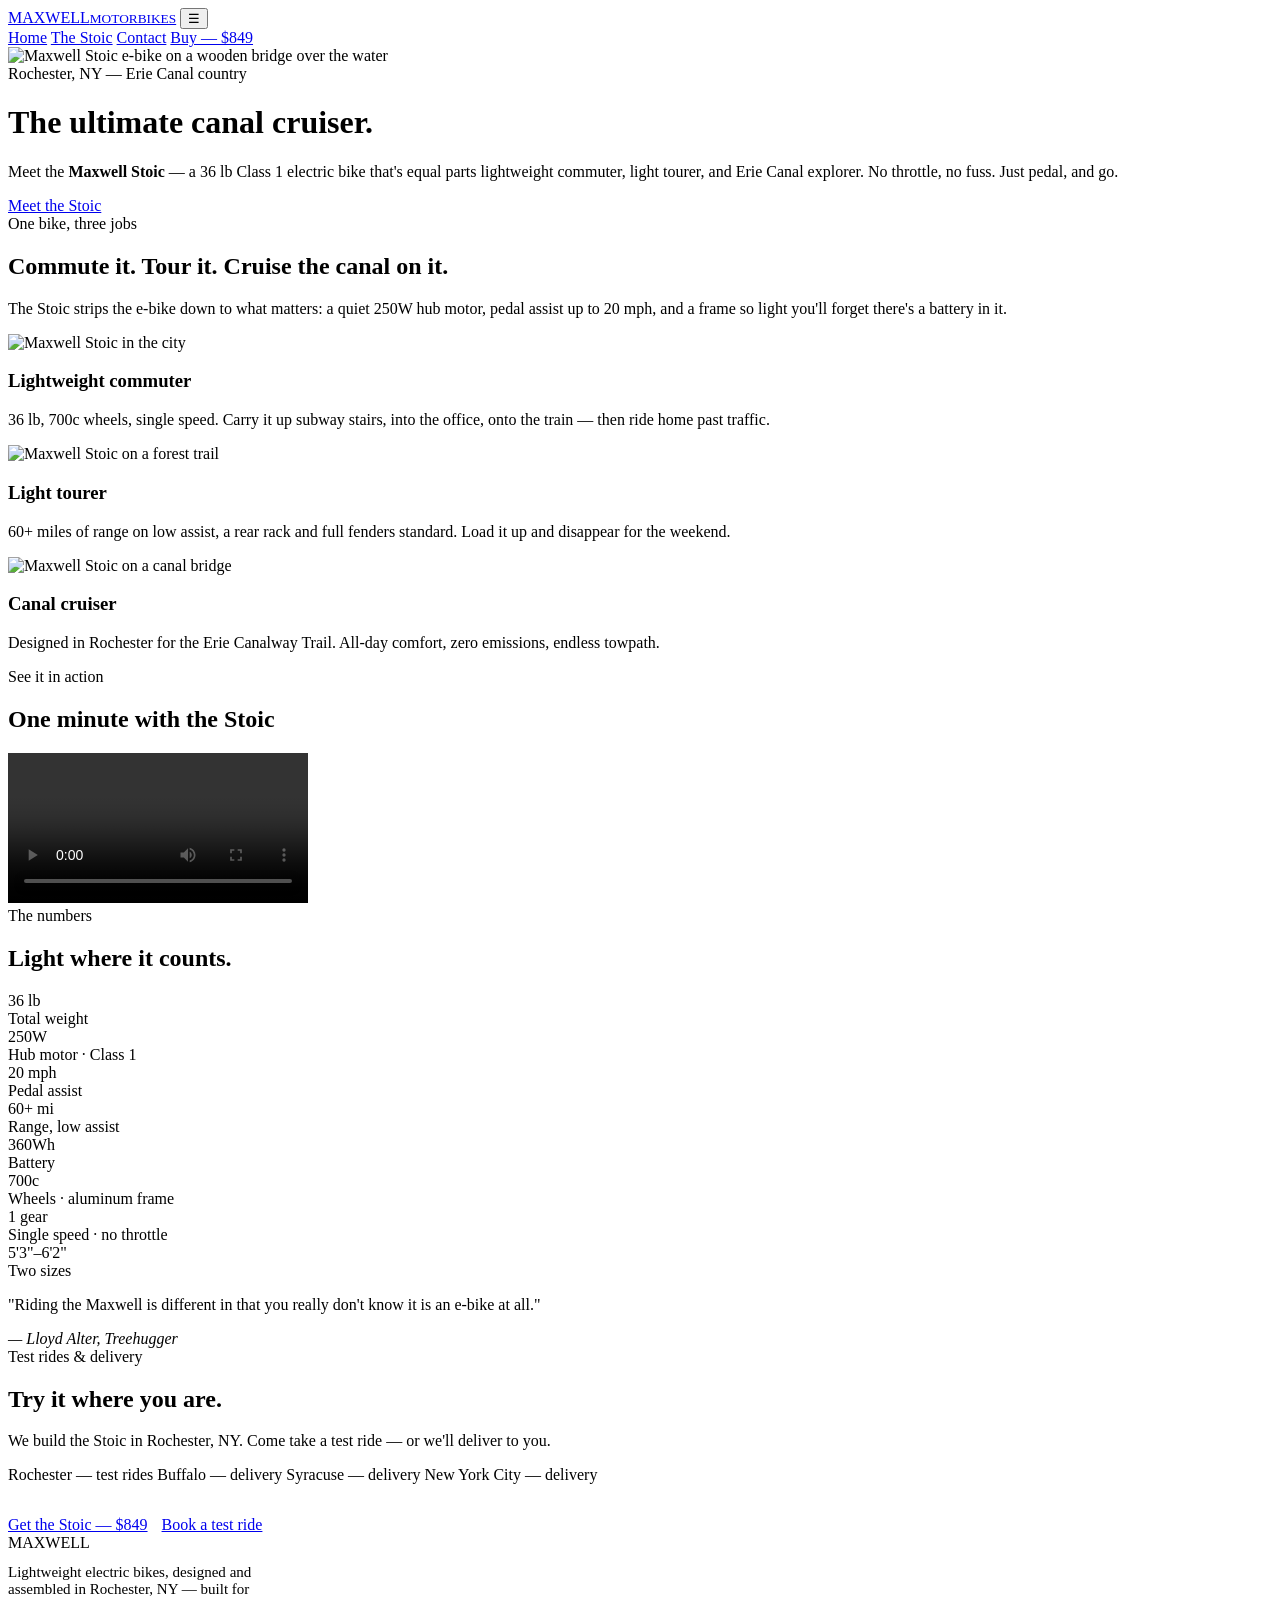
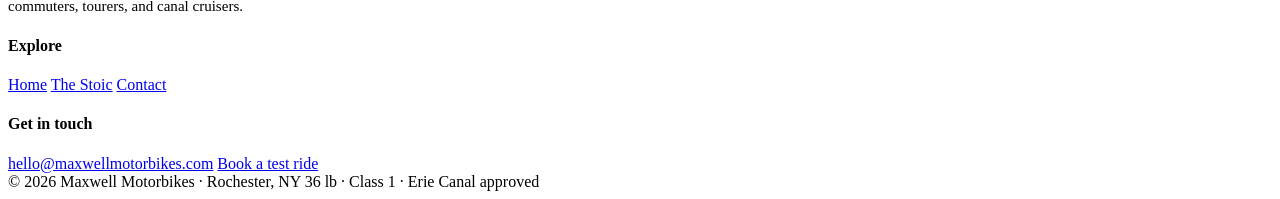
==== index.html @ 3df56bbe "Create index.html" ====
<!DOCTYPE html>
<html lang="en">
<head>
  <meta charset="UTF-8">
  <meta name="viewport" content="width=device-width, initial-scale=1.0">
  <title>Maxwell Motorbikes — The Maxwell Stoic | Lightweight Electric Bike</title>
  <meta name="description" content="The Maxwell Stoic is a 36 lb Class 1 electric bike — a lightweight commuter, light tourer, and the ultimate Erie Canal cruiser. Designed in Rochester, NY.">
  <link rel="preconnect" href="https://fonts.googleapis.com">
  <link rel="preconnect" href="https://fonts.gstatic.com" crossorigin>
  <link href="https://fonts.googleapis.com/css2?family=Archivo:wght@600;700;800&family=Inter:wght@400;500;600&display=swap" rel="stylesheet">
  <link rel="stylesheet" href="style.css">
</head>
<body>

<nav class="nav">
  <div class="nav-inner">
    <a class="brand" href="index.html">MAXWELL<small>MOTORBIKES</small></a>
    <button class="nav-toggle" aria-label="Menu">☰</button>
    <div class="nav-links">
      <a href="index.html">Home</a>
      <a href="stoic.html">The Stoic</a>
      <a href="contact.html">Contact</a>
      <a class="btn" href="stoic.html#buy">Buy — $849</a>
    </div>
  </div>
</nav>

<header class="hero">
  <img class="bg" src="photo1.jpg" alt="Maxwell Stoic e-bike on a wooden bridge over the water">
  <div class="hero-shade"></div>
  <div class="hero-content">
    <div class="kicker">Rochester, NY — Erie Canal country</div>
    <h1>The ultimate canal cruiser.</h1>
    <p class="lede">Meet the <strong>Maxwell Stoic</strong> — a 36&nbsp;lb Class&nbsp;1 electric bike that's equal parts lightweight commuter, light tourer, and Erie Canal explorer. No throttle, no fuss. Just pedal, and go.</p>
    <div class="hero-ctas">
      <a class="btn btn-light" href="stoic.html">Meet the Stoic</a>
      <a class="btn btn-outline" style="border-color:#fff;color:#fff;" href="stoic.html#buy">Buy now — $849</a>
    </div>
  </div>
</header>

<section class="section">
  <div class="wrap">
    <div class="eyebrow">One bike, three jobs</div>
    <h2 class="section-title">Commute it. Tour it. Cruise the canal on it.</h2>
    <p class="section-sub">The Stoic strips the e-bike down to what matters: a quiet 250W hub motor, pedal assist up to 20&nbsp;mph, and a frame so light you'll forget there's a battery in it.</p>
    <div class="cards">
      <div class="card">
        <img src="photo2.jpg" alt="Maxwell Stoic in the city">
        <div class="card-body">
          <h3>Lightweight commuter</h3>
          <p>36&nbsp;lb, 700c wheels, single speed. Carry it up subway stairs, into the office, onto the train — then ride home past traffic.</p>
        </div>
      </div>
      <div class="card">
        <img src="orig5.jpg" alt="Maxwell Stoic on a forest trail">
        <div class="card-body">
          <h3>Light tourer</h3>
          <p>60+ miles of range on low assist, a rear rack and full fenders standard. Load it up and disappear for the weekend.</p>
        </div>
      </div>
      <div class="card">
        <img src="photo1.jpg" alt="Maxwell Stoic on a canal bridge">
        <div class="card-body">
          <h3>Canal cruiser</h3>
          <p>Designed in Rochester for the Erie Canalway Trail. All-day comfort, zero emissions, endless towpath.</p>
        </div>
      </div>
    </div>
  </div>
</section>

<section class="section-tight">
  <div class="wrap">
    <div class="eyebrow">See it in action</div>
    <h2 class="section-title">One minute with the Stoic</h2>
    <div class="video-block">
      <video src="teaser.mp4" controls preload="metadata" playsinline></video>
    </div>
  </div>
</section>

<section class="section">
  <div class="wrap">
    <div class="eyebrow">The numbers</div>
    <h2 class="section-title">Light where it counts.</h2>
    <div class="specs">
      <div class="spec"><div class="num">36 lb</div><div class="lbl">Total weight</div></div>
      <div class="spec"><div class="num">250W</div><div class="lbl">Hub motor · Class 1</div></div>
      <div class="spec"><div class="num">20 mph</div><div class="lbl">Pedal assist</div></div>
      <div class="spec"><div class="num">60+ mi</div><div class="lbl">Range, low assist</div></div>
      <div class="spec"><div class="num">360Wh</div><div class="lbl">Battery</div></div>
      <div class="spec"><div class="num">700c</div><div class="lbl">Wheels · aluminum frame</div></div>
      <div class="spec"><div class="num">1 gear</div><div class="lbl">Single speed · no throttle</div></div>
      <div class="spec"><div class="num">5'3"–6'2"</div><div class="lbl">Two sizes</div></div>
    </div>
    <div class="quote">
      <p>"Riding the Maxwell is different in that you really don't know it is an e-bike at all."</p>
      <cite>— Lloyd Alter, Treehugger</cite>
    </div>
  </div>
</section>

<section class="section-tight">
  <div class="wrap">
    <div class="eyebrow">Test rides &amp; delivery</div>
    <h2 class="section-title">Try it where you are.</h2>
    <p class="section-sub">We build the Stoic in Rochester, NY. Come take a test ride — or we'll deliver to you.</p>
    <div class="delivery">
      <span class="pill">Rochester — test rides</span>
      <span class="pill">Buffalo — delivery</span>
      <span class="pill">Syracuse — delivery</span>
      <span class="pill">New York City — delivery</span>
    </div>
    <div style="margin-top:32px;display:flex;gap:14px;flex-wrap:wrap;">
      <a class="btn" href="stoic.html#buy">Get the Stoic — $849</a>
      <a class="btn btn-outline" href="contact.html">Book a test ride</a>
    </div>
  </div>
</section>

<footer>
  <div class="wrap">
    <div class="foot-grid">
      <div>
        <div class="foot-brand">MAXWELL</div>
        <p style="margin-top:12px;max-width:36ch;font-size:0.94rem;">Lightweight electric bikes, designed and assembled in Rochester, NY — built for commuters, tourers, and canal cruisers.</p>
      </div>
      <div>
        <h4>Explore</h4>
        <a href="index.html">Home</a>
        <a href="stoic.html">The Stoic</a>
        <a href="contact.html">Contact</a>
      </div>
      <div>
        <h4>Get in touch</h4>
        <a href="mailto:hello@maxwellmotorbikes.com">hello@maxwellmotorbikes.com</a>
        <a href="contact.html">Book a test ride</a>
      </div>
    </div>
    <div class="foot-note">
      <span>© <span id="year">2026</span> Maxwell Motorbikes · Rochester, NY</span>
      <span>36 lb · Class 1 · Erie Canal approved</span>
    </div>
  </div>
</footer>

<script src="main.js"></script>
</body>
</html>
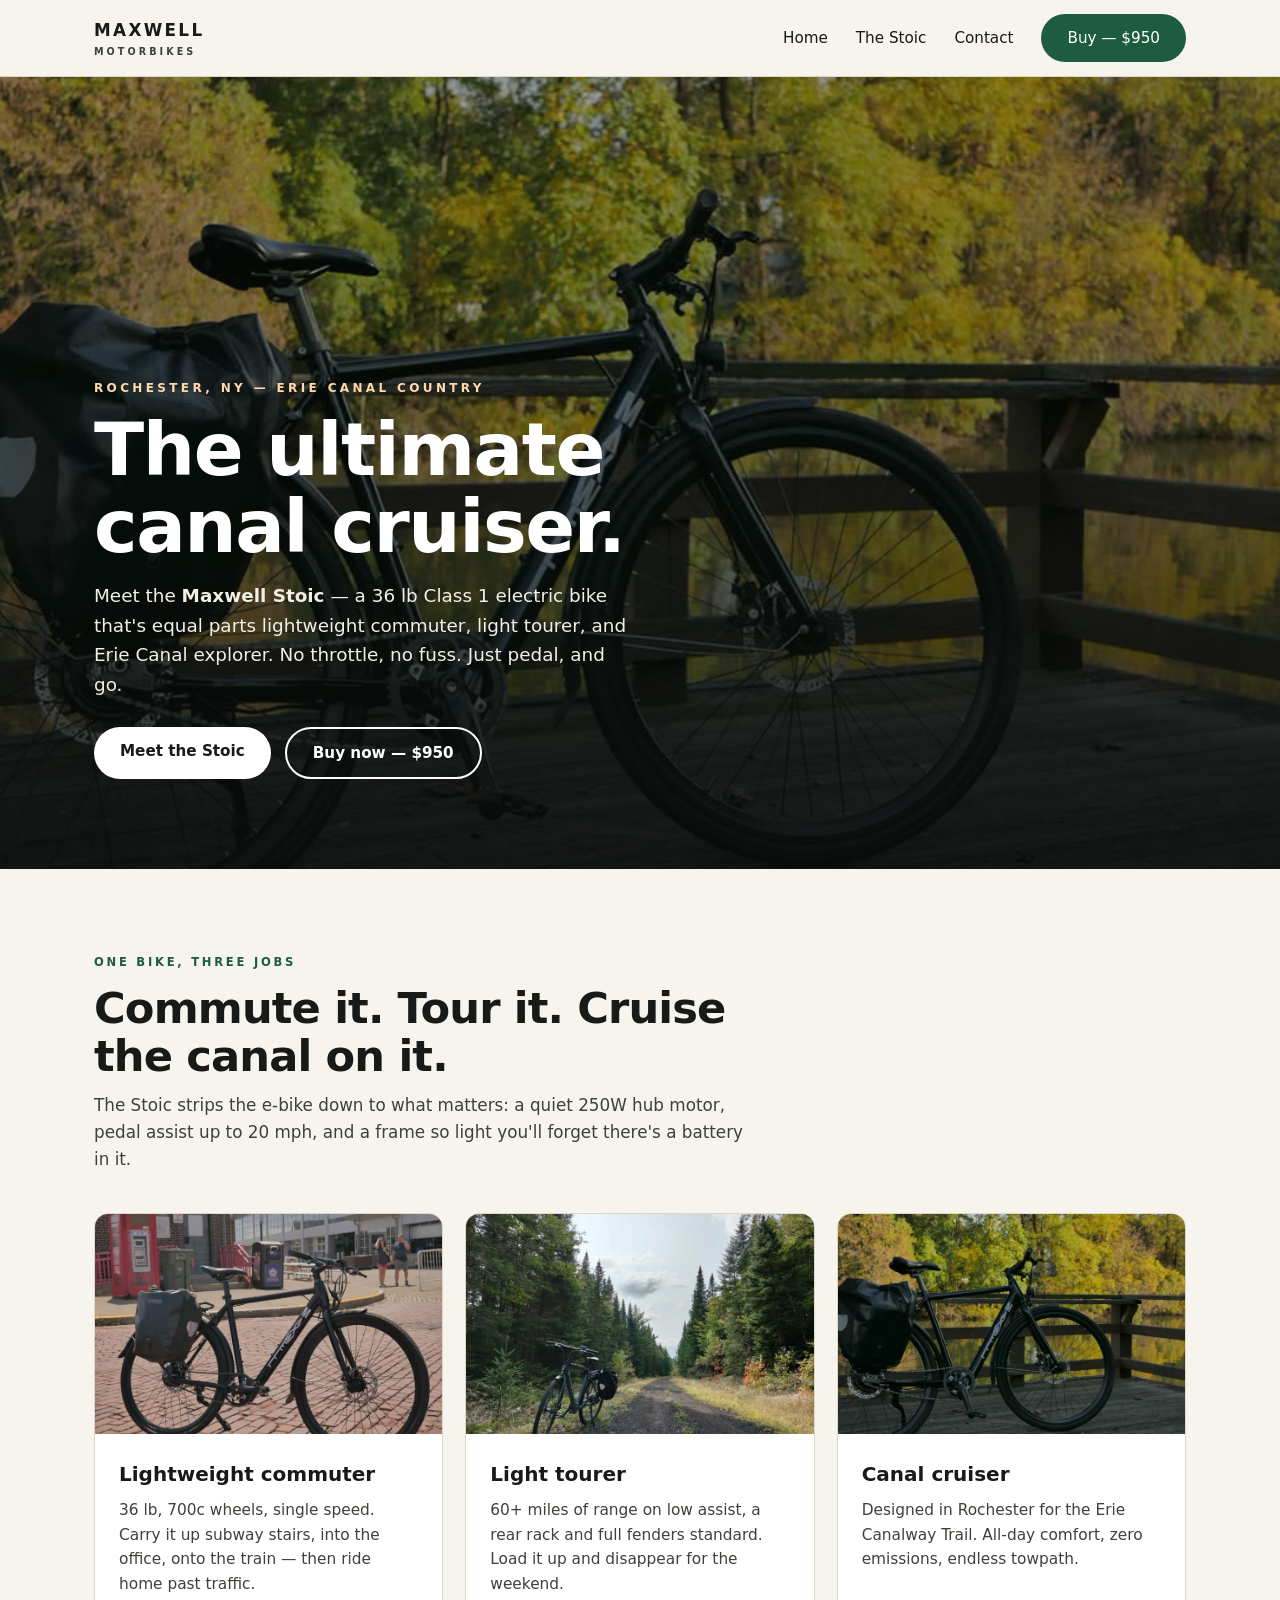
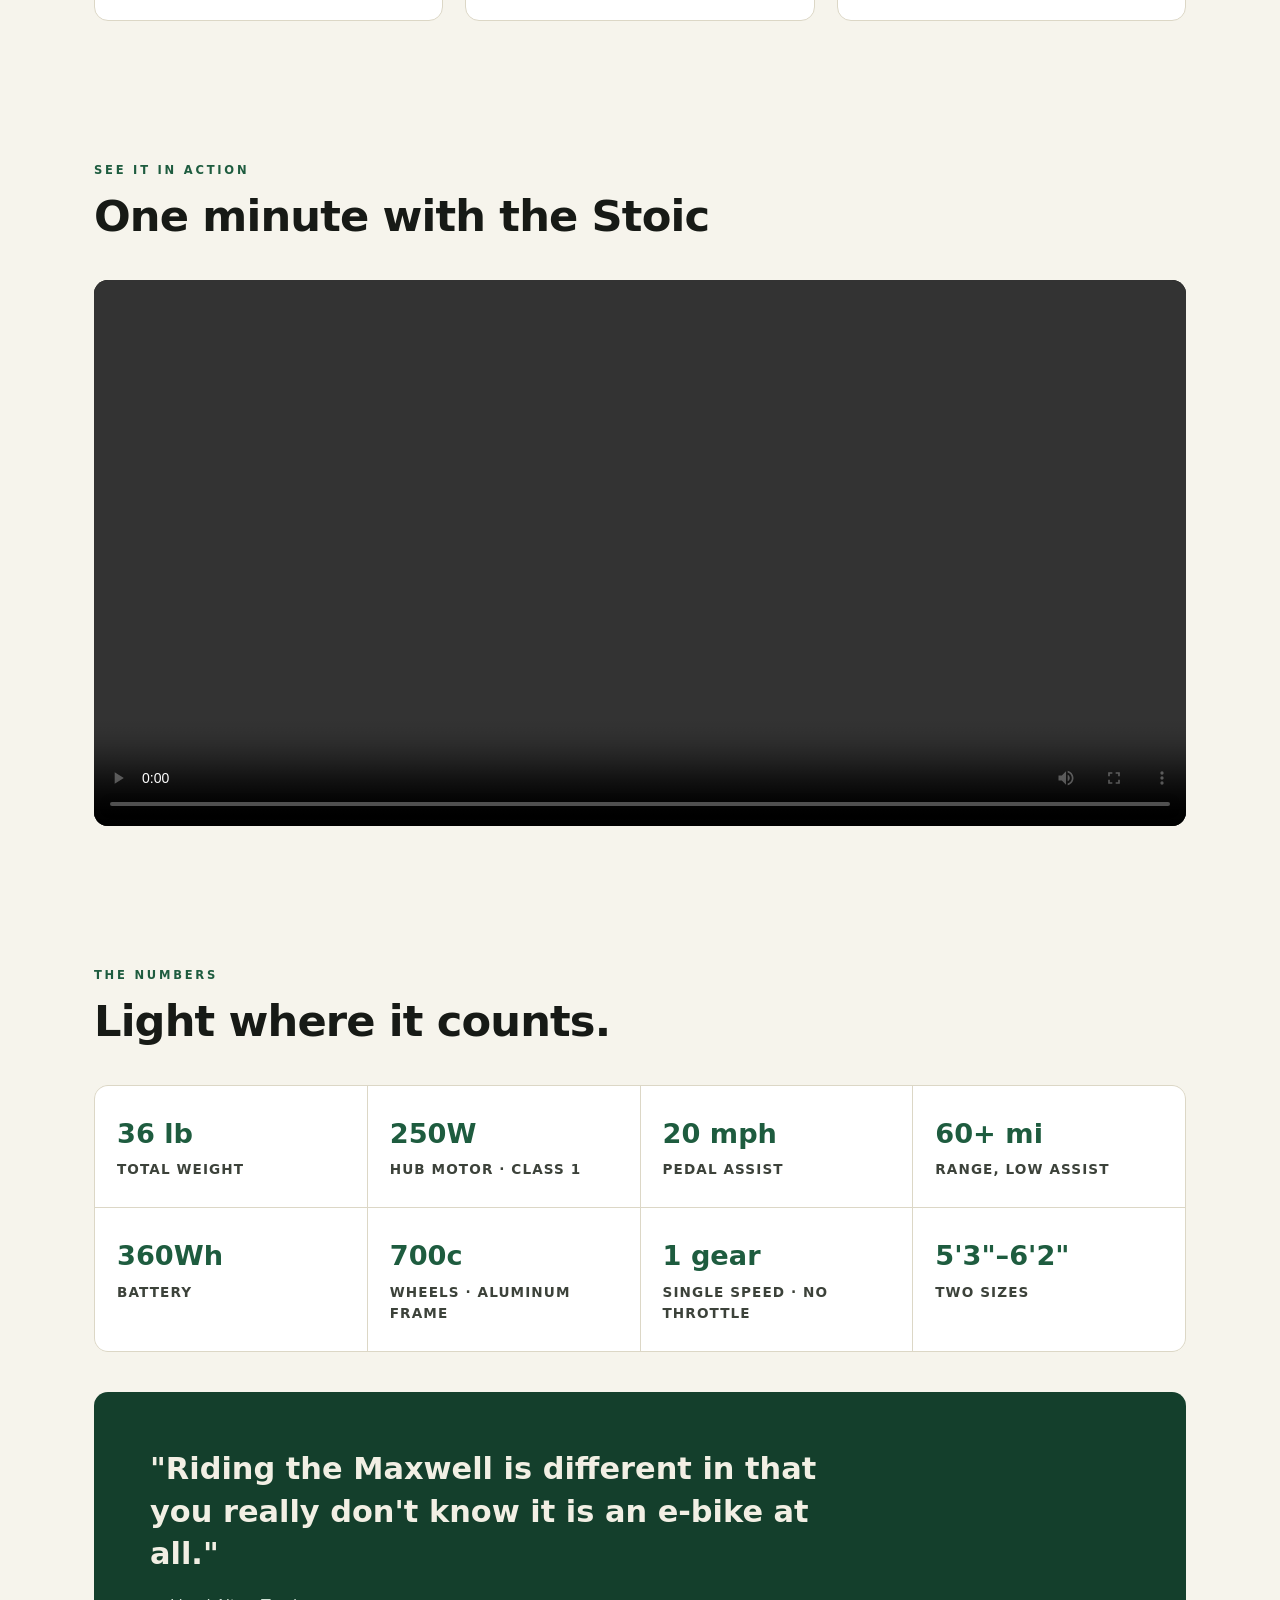
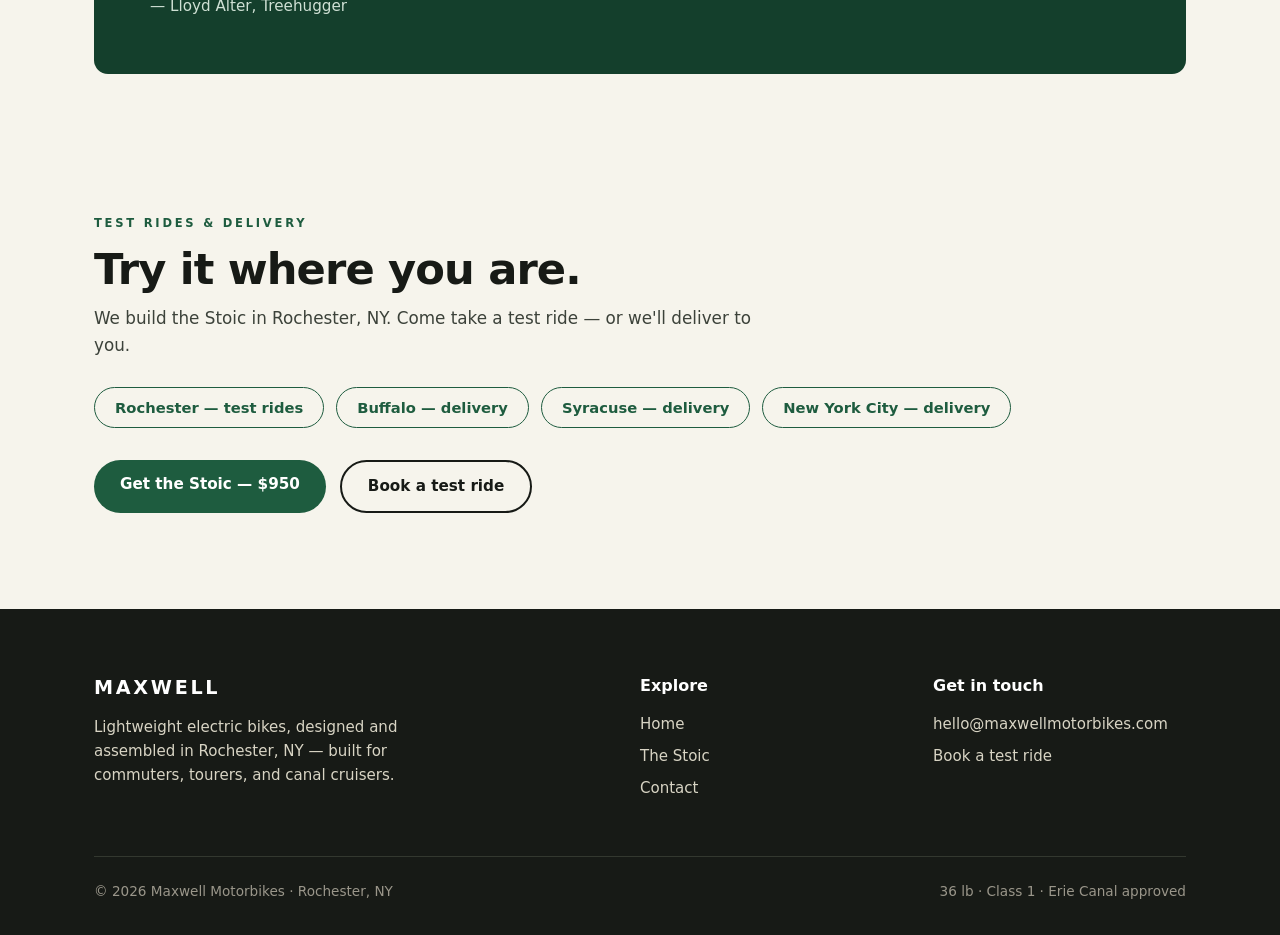
==== commit 794e1b87: "Update index.html" ====
--- a/index.html
+++ b/index.html
@@ -20,7 +20,7 @@
       <a href="index.html">Home</a>
       <a href="stoic.html">The Stoic</a>
       <a href="contact.html">Contact</a>
-      <a class="btn" href="stoic.html#buy">Buy — $849</a>
+      <a class="btn" href="stoic.html#buy">Buy — $950</a>
     </div>
   </div>
 </nav>
@@ -34,7 +34,7 @@
     <p class="lede">Meet the <strong>Maxwell Stoic</strong> — a 36&nbsp;lb Class&nbsp;1 electric bike that's equal parts lightweight commuter, light tourer, and Erie Canal explorer. No throttle, no fuss. Just pedal, and go.</p>
     <div class="hero-ctas">
       <a class="btn btn-light" href="stoic.html">Meet the Stoic</a>
-      <a class="btn btn-outline" style="border-color:#fff;color:#fff;" href="stoic.html#buy">Buy now — $849</a>
+      <a class="btn btn-outline" style="border-color:#fff;color:#fff;" href="stoic.html#buy">Buy now — $950</a>
     </div>
   </div>
 </header>
@@ -113,7 +113,7 @@
       <span class="pill">New York City — delivery</span>
     </div>
     <div style="margin-top:32px;display:flex;gap:14px;flex-wrap:wrap;">
-      <a class="btn" href="stoic.html#buy">Get the Stoic — $849</a>
+      <a class="btn" href="stoic.html#buy">Get the Stoic — $950</a>
       <a class="btn btn-outline" href="contact.html">Book a test ride</a>
     </div>
   </div>
--- a/style.css
+++ b/style.css
@@ -0,0 +1,206 @@
+/* Maxwell Motorbikes — shared styles */
+:root {
+  --ink: #171a16;
+  --ink-soft: #3c423a;
+  --paper: #f6f4ec;
+  --paper-deep: #ece8da;
+  --moss: #1e5c3f;
+  --moss-deep: #143f2c;
+  --clay: #c9722b;
+  --line: #dcd7c6;
+  --radius: 14px;
+  --max: 1140px;
+  --font-display: "Archivo", system-ui, sans-serif;
+  --font-body: "Inter", system-ui, sans-serif;
+}
+
+* { box-sizing: border-box; margin: 0; padding: 0; }
+
+html { scroll-behavior: smooth; }
+
+body {
+  font-family: var(--font-body);
+  background: var(--paper);
+  color: var(--ink);
+  line-height: 1.6;
+  -webkit-font-smoothing: antialiased;
+}
+
+img { max-width: 100%; display: block; }
+a { color: inherit; }
+
+.wrap { max-width: var(--max); margin: 0 auto; padding: 0 24px; }
+
+/* ---------- Nav ---------- */
+.nav {
+  position: sticky; top: 0; z-index: 50;
+  background: rgba(246, 244, 236, 0.92);
+  backdrop-filter: blur(10px);
+  border-bottom: 1px solid var(--line);
+}
+.nav-inner {
+  max-width: var(--max); margin: 0 auto; padding: 14px 24px;
+  display: flex; align-items: center; justify-content: space-between;
+}
+.brand {
+  font-family: var(--font-display); font-weight: 800; letter-spacing: 0.14em;
+  font-size: 1.05rem; text-decoration: none;
+}
+.brand small { display: block; font-size: 0.6rem; letter-spacing: 0.32em; color: var(--ink-soft); font-weight: 600; }
+.nav-links { display: flex; gap: 28px; align-items: center; }
+.nav-links a { text-decoration: none; font-weight: 500; font-size: 0.95rem; }
+.nav-links a:hover { color: var(--moss); }
+.btn {
+  display: inline-block; padding: 12px 26px; border-radius: 999px;
+  background: var(--moss); color: #fff; text-decoration: none;
+  font-weight: 600; font-size: 0.95rem; border: none; cursor: pointer;
+  transition: transform 0.15s ease, background 0.15s ease;
+}
+.btn:hover { background: var(--moss-deep); transform: translateY(-1px); }
+.btn-outline {
+  background: transparent; color: var(--ink);
+  border: 2px solid var(--ink);
+}
+.btn-outline:hover { background: var(--ink); color: #fff; }
+.btn-light { background: #fff; color: var(--ink); }
+.btn-light:hover { background: var(--paper-deep); }
+.nav-toggle { display: none; background: none; border: none; font-size: 1.5rem; cursor: pointer; }
+
+/* ---------- Hero ---------- */
+.hero {
+  position: relative; min-height: 88vh;
+  display: flex; align-items: flex-end;
+  color: #fff; overflow: hidden;
+  background: var(--ink);
+}
+.hero img.bg {
+  position: absolute; inset: 0; width: 100%; height: 100%;
+  object-fit: cover; opacity: 0.85;
+}
+.hero-shade {
+  position: absolute; inset: 0;
+  background: linear-gradient(to top, rgba(10,12,10,0.78) 0%, rgba(10,12,10,0.25) 55%, rgba(10,12,10,0.15) 100%);
+}
+.hero-content { position: relative; padding: 80px 24px 90px; max-width: var(--max); margin: 0 auto; width: 100%; }
+.kicker {
+  text-transform: uppercase; letter-spacing: 0.28em; font-size: 0.75rem;
+  font-weight: 700; color: #ffd9a8; margin-bottom: 14px;
+}
+.hero h1 {
+  font-family: var(--font-display); font-weight: 800;
+  font-size: clamp(2.6rem, 6vw, 4.6rem); line-height: 1.04;
+  letter-spacing: -0.02em; max-width: 14ch;
+}
+.hero p.lede {
+  margin-top: 16px; font-size: 1.15rem; max-width: 46ch; color: #f2efe4;
+}
+.hero-ctas { margin-top: 28px; display: flex; gap: 14px; flex-wrap: wrap; }
+
+/* ---------- Sections ---------- */
+.section { padding: 84px 0; }
+.section-tight { padding: 56px 0; }
+.eyebrow {
+  text-transform: uppercase; letter-spacing: 0.24em; font-size: 0.72rem;
+  font-weight: 700; color: var(--moss); margin-bottom: 12px;
+}
+h2.section-title {
+  font-family: var(--font-display); font-weight: 800;
+  font-size: clamp(1.8rem, 3.6vw, 2.7rem); letter-spacing: -0.02em;
+  line-height: 1.12; max-width: 22ch;
+}
+.section-sub { margin-top: 12px; color: var(--ink-soft); max-width: 62ch; font-size: 1.05rem; }
+
+/* ---------- Cards ---------- */
+.cards { display: grid; grid-template-columns: repeat(3, 1fr); gap: 22px; margin-top: 40px; }
+.card {
+  background: #fff; border: 1px solid var(--line); border-radius: var(--radius);
+  overflow: hidden; display: flex; flex-direction: column;
+}
+.card img { height: 220px; width: 100%; object-fit: cover; }
+.card-body { padding: 24px; }
+.card-body h3 { font-family: var(--font-display); font-size: 1.25rem; margin-bottom: 8px; }
+.card-body p { color: var(--ink-soft); font-size: 0.96rem; }
+
+/* ---------- Specs ---------- */
+.specs { display: grid; grid-template-columns: repeat(4, 1fr); gap: 1px; background: var(--line); border: 1px solid var(--line); border-radius: var(--radius); overflow: hidden; margin-top: 40px; }
+.spec { background: #fff; padding: 26px 22px; }
+.spec .num { font-family: var(--font-display); font-weight: 800; font-size: 1.7rem; color: var(--moss); }
+.spec .lbl { font-size: 0.85rem; color: var(--ink-soft); margin-top: 4px; text-transform: uppercase; letter-spacing: 0.08em; font-weight: 600; }
+
+/* ---------- Video ---------- */
+.video-block { margin-top: 40px; border-radius: var(--radius); overflow: hidden; background: #000; }
+.video-block video { width: 100%; display: block; max-height: 640px; }
+
+/* ---------- Quote ---------- */
+.quote { background: var(--moss-deep); color: #f2efe4; border-radius: var(--radius); padding: 56px; margin-top: 40px; }
+.quote p { font-family: var(--font-display); font-size: clamp(1.3rem, 2.6vw, 1.9rem); font-weight: 600; line-height: 1.4; max-width: 34ch; }
+.quote cite { display: block; margin-top: 18px; font-style: normal; color: #cfe0d4; font-size: 0.95rem; }
+
+/* ---------- Delivery strip ---------- */
+.delivery { display: flex; flex-wrap: wrap; gap: 12px; margin-top: 28px; }
+.pill {
+  border: 1.5px solid var(--moss); color: var(--moss); border-radius: 999px;
+  padding: 8px 20px; font-weight: 600; font-size: 0.92rem;
+}
+
+/* ---------- Product page ---------- */
+.product { display: grid; grid-template-columns: 1.15fr 1fr; gap: 48px; padding: 56px 0 84px; }
+.gallery-main { border-radius: var(--radius); overflow: hidden; background: var(--paper-deep); }
+.gallery-main img { width: 100%; height: 520px; object-fit: cover; }
+.thumbs { display: grid; grid-template-columns: repeat(5, 1fr); gap: 10px; margin-top: 10px; }
+.thumbs img { height: 86px; width: 100%; object-fit: cover; border-radius: 8px; cursor: pointer; opacity: 0.75; border: 2px solid transparent; }
+.thumbs img.active { opacity: 1; border-color: var(--moss); }
+.product-info h1 { font-family: var(--font-display); font-size: clamp(2rem, 4vw, 3rem); letter-spacing: -0.02em; line-height: 1.08; }
+.price { font-family: var(--font-display); font-size: 2rem; font-weight: 800; margin: 14px 0 4px; }
+.price-note { color: var(--ink-soft); font-size: 0.9rem; }
+.opt-label { font-weight: 700; font-size: 0.85rem; text-transform: uppercase; letter-spacing: 0.1em; margin: 26px 0 10px; }
+.swatches { display: flex; gap: 10px; }
+.swatch {
+  border: 2px solid var(--line); background: #fff; border-radius: 999px;
+  padding: 10px 22px; cursor: pointer; font-weight: 600; font-size: 0.92rem;
+}
+.swatch.active { border-color: var(--moss); background: #eef4ee; }
+.buy-box { margin-top: 28px; display: flex; flex-direction: column; gap: 12px; }
+.buy-box .btn { text-align: center; padding: 16px; font-size: 1.05rem; }
+.fine { font-size: 0.85rem; color: var(--ink-soft); }
+.spec-table { width: 100%; border-collapse: collapse; margin-top: 24px; font-size: 0.95rem; }
+.spec-table th, .spec-table td { text-align: left; padding: 12px 4px; border-bottom: 1px solid var(--line); }
+.spec-table th { color: var(--ink-soft); font-weight: 600; width: 42%; }
+
+/* ---------- Contact ---------- */
+.contact-grid { display: grid; grid-template-columns: 1fr 1fr; gap: 48px; margin-top: 40px; }
+.field { margin-bottom: 18px; }
+.field label { display: block; font-weight: 600; margin-bottom: 6px; font-size: 0.92rem; }
+.field input, .field textarea, .field select {
+  width: 100%; padding: 12px 14px; border: 1.5px solid var(--line);
+  border-radius: 10px; font: inherit; background: #fff;
+}
+.field textarea { min-height: 140px; resize: vertical; }
+.contact-card { background: #fff; border: 1px solid var(--line); border-radius: var(--radius); padding: 32px; }
+
+/* ---------- Footer ---------- */
+footer { background: var(--ink); color: #d8d4c4; padding: 64px 0 32px; margin-top: 40px; }
+.foot-grid { display: grid; grid-template-columns: 2fr 1fr 1fr; gap: 40px; }
+.foot-grid h4 { color: #fff; font-family: var(--font-display); margin-bottom: 14px; font-size: 1rem; }
+.foot-grid a { color: #d8d4c4; text-decoration: none; display: block; margin-bottom: 8px; font-size: 0.94rem; }
+.foot-grid a:hover { color: #fff; }
+.foot-brand { font-family: var(--font-display); font-weight: 800; letter-spacing: 0.14em; color: #fff; font-size: 1.2rem; }
+.foot-note { margin-top: 48px; padding-top: 24px; border-top: 1px solid #33382f; font-size: 0.85rem; color: #9a968a; display: flex; justify-content: space-between; flex-wrap: wrap; gap: 12px; }
+
+/* ---------- Responsive ---------- */
+@media (max-width: 900px) {
+  .cards { grid-template-columns: 1fr; }
+  .specs { grid-template-columns: repeat(2, 1fr); }
+  .product { grid-template-columns: 1fr; }
+  .contact-grid { grid-template-columns: 1fr; }
+  .foot-grid { grid-template-columns: 1fr; }
+  .nav-links {
+    display: none; position: absolute; top: 100%; left: 0; right: 0;
+    background: var(--paper); flex-direction: column; padding: 20px 24px 28px;
+    border-bottom: 1px solid var(--line); gap: 16px; align-items: flex-start;
+  }
+  .nav-links.open { display: flex; }
+  .nav-toggle { display: block; }
+  .gallery-main img { height: 340px; }
+  .quote { padding: 36px 28px; }
+}
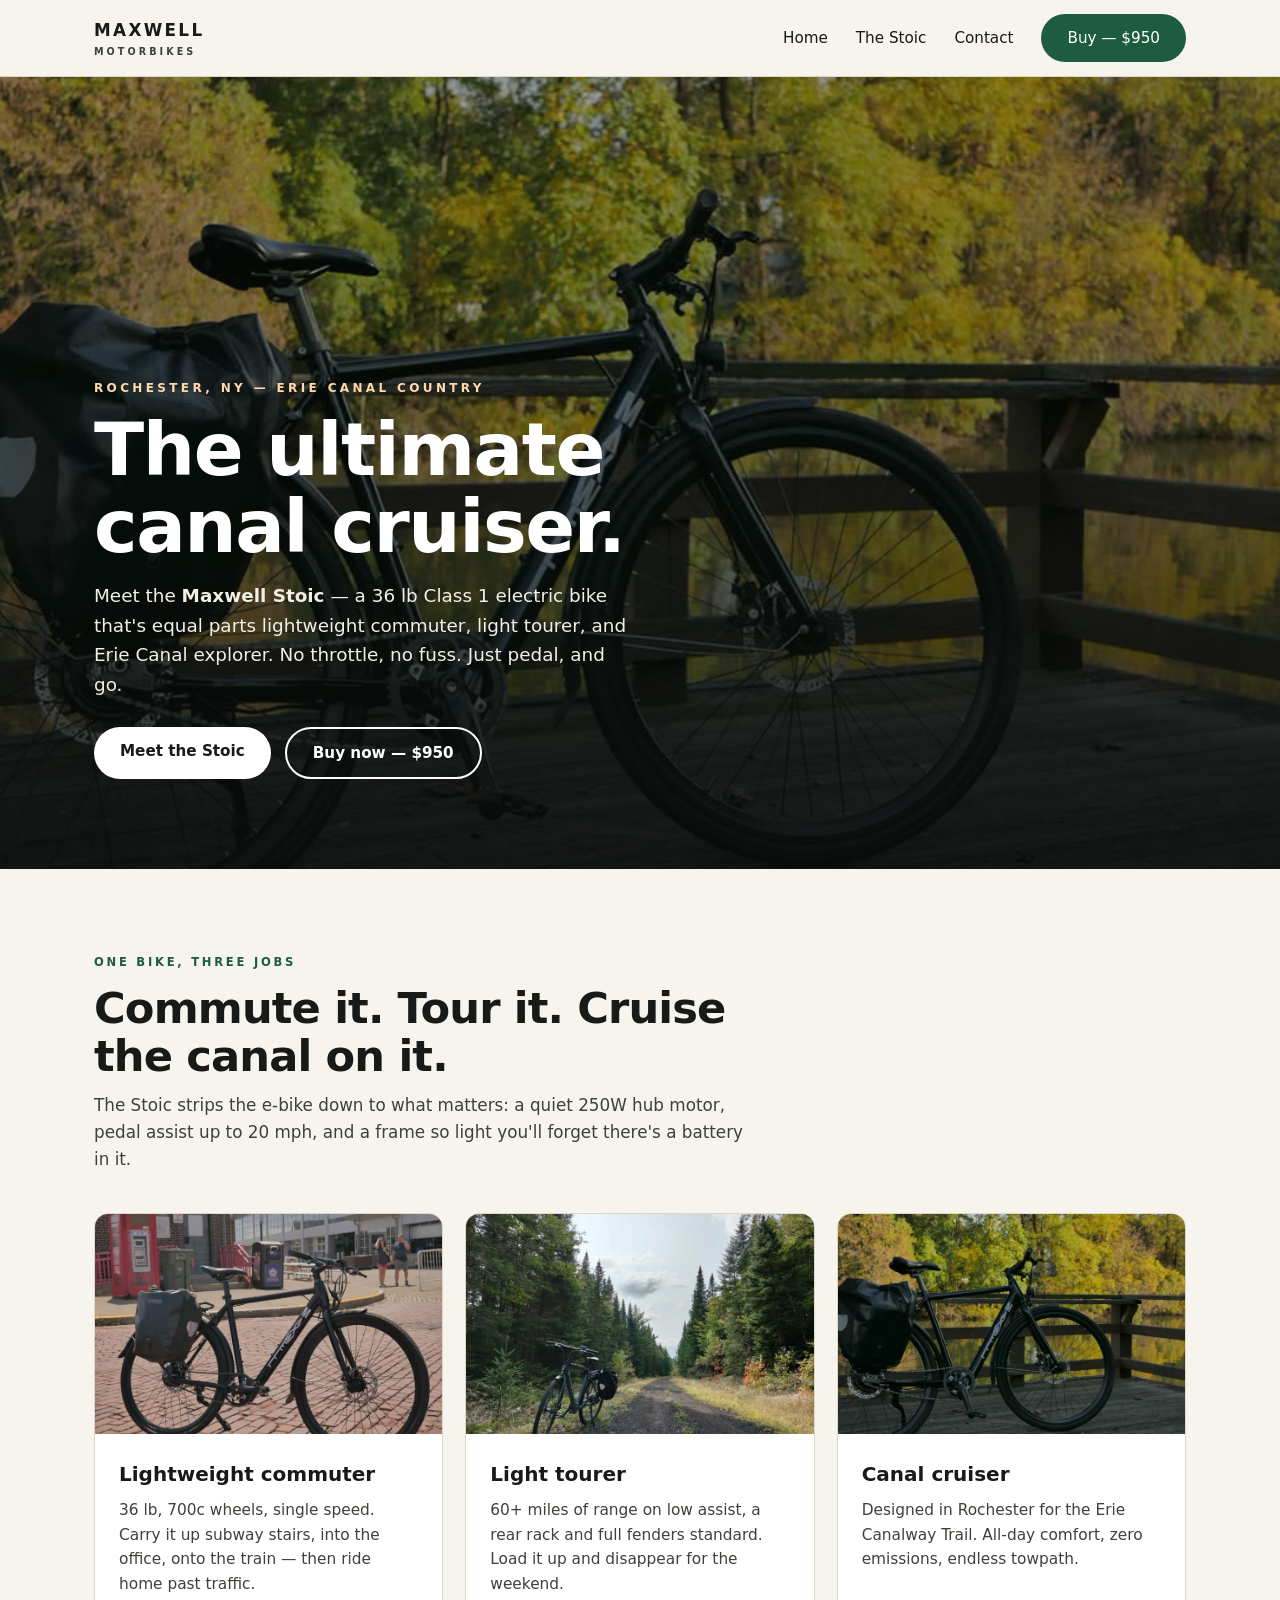
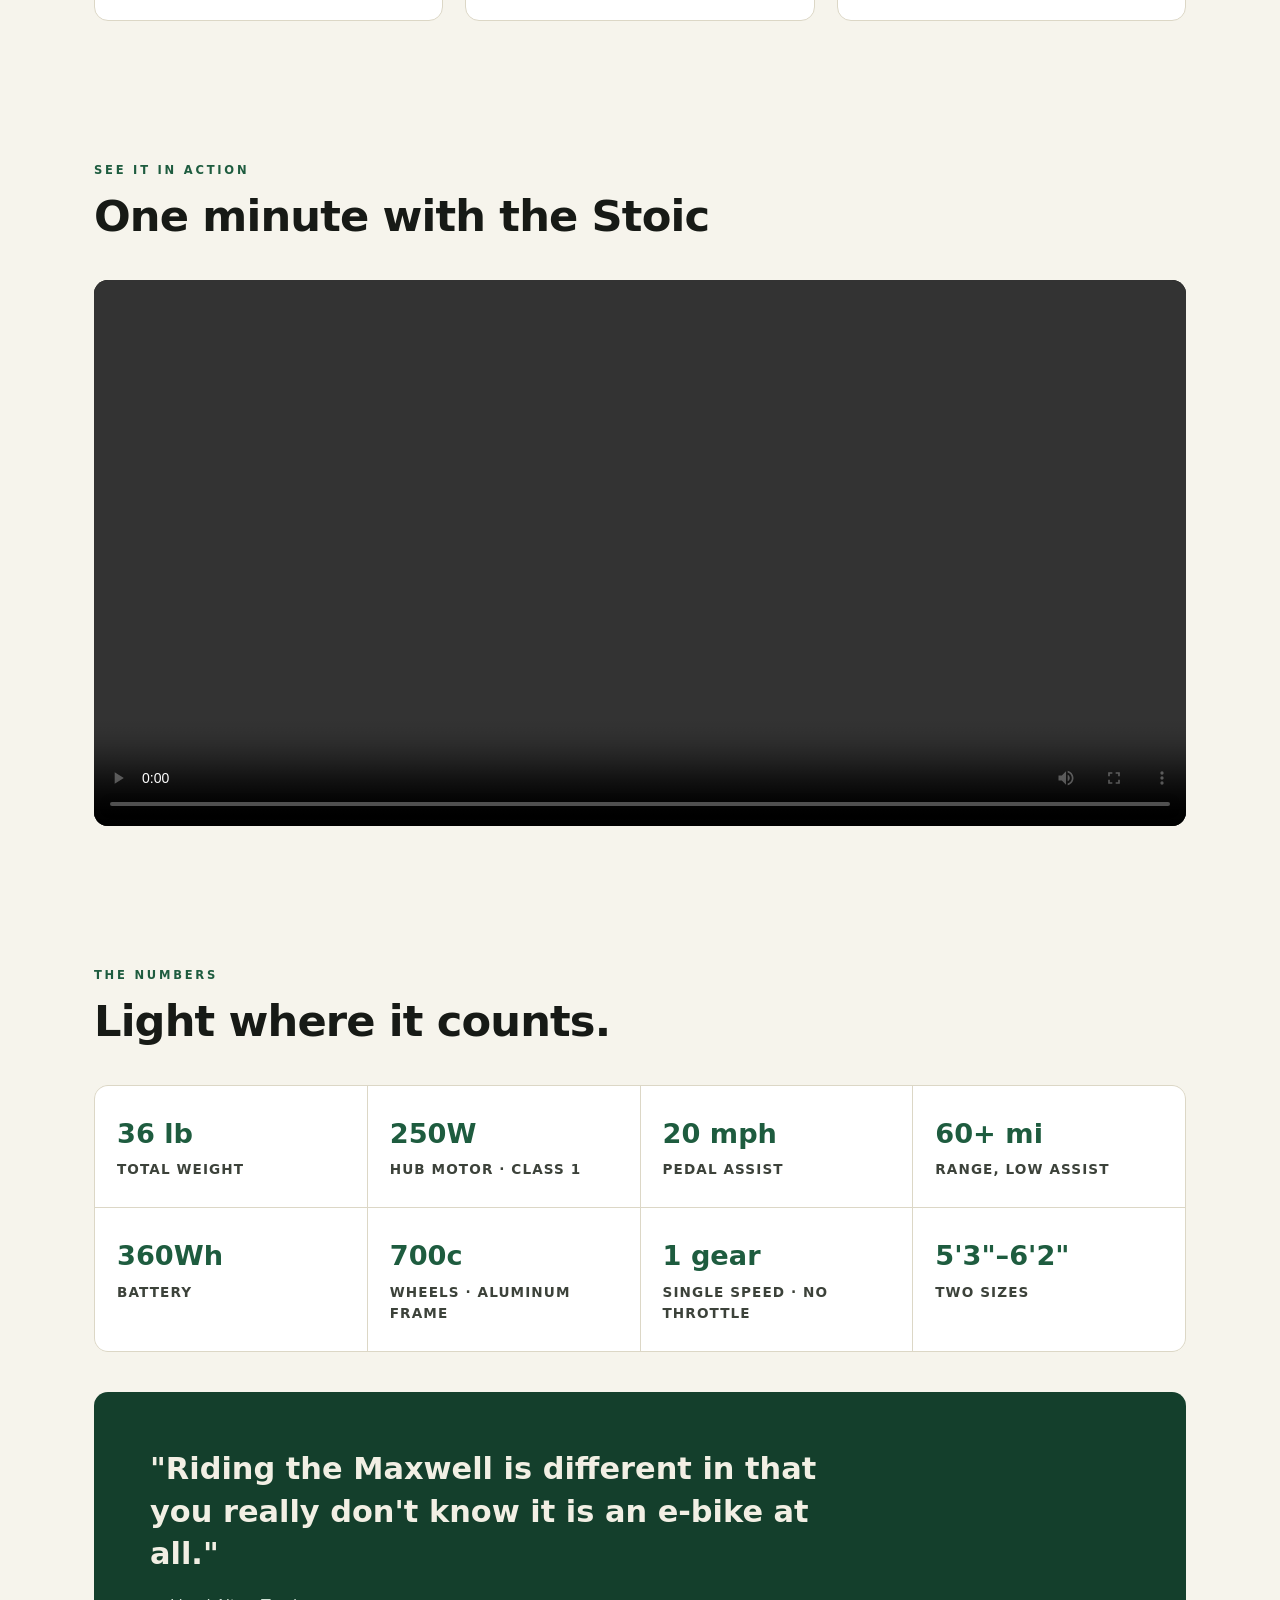
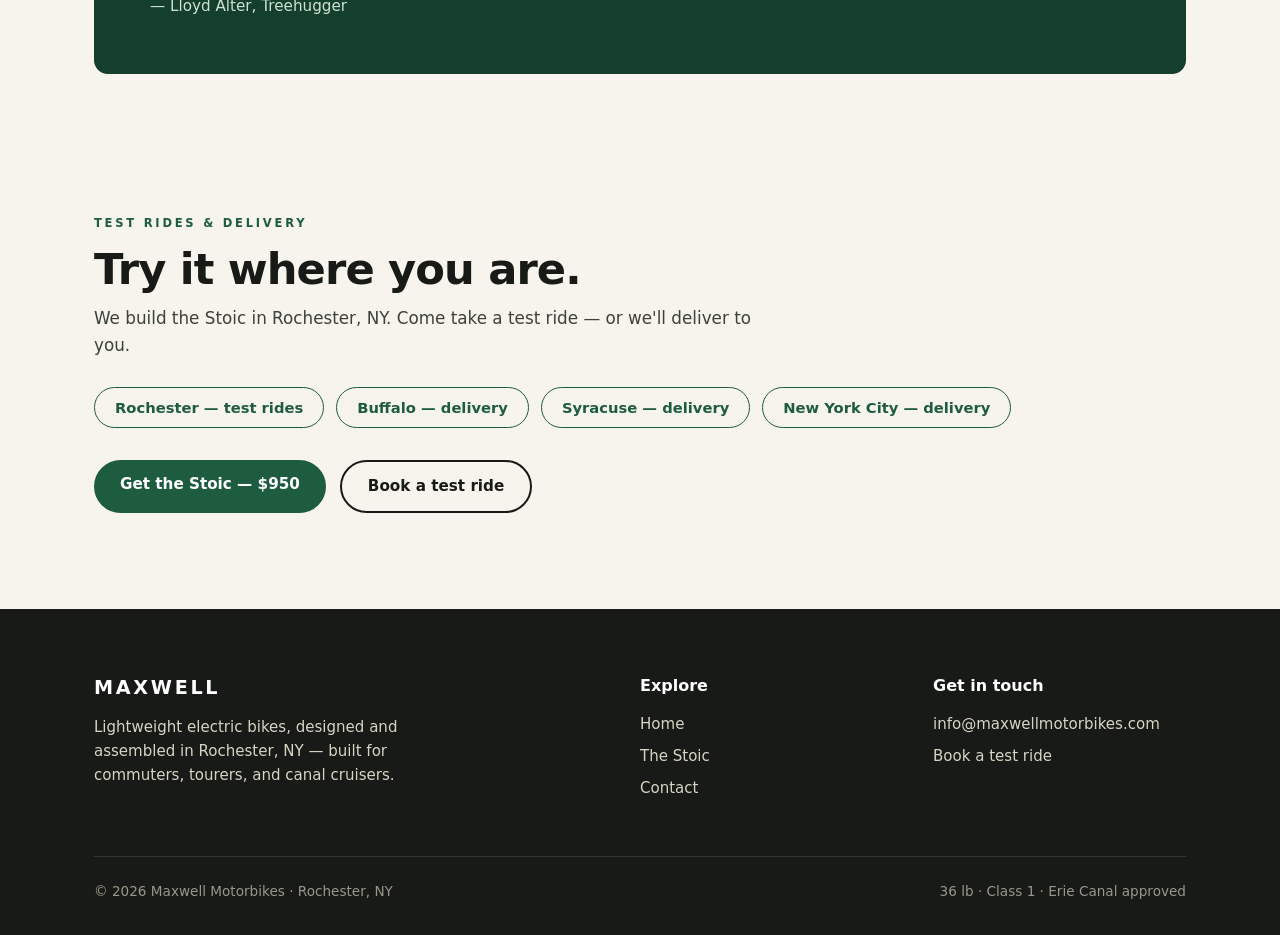
==== commit 16e2487d: "Footer email to info@" ====
--- a/index.html
+++ b/index.html
@@ -134,7 +134,7 @@
       </div>
       <div>
         <h4>Get in touch</h4>
-        <a href="mailto:hello@maxwellmotorbikes.com">hello@maxwellmotorbikes.com</a>
+        <a href="mailto:info@maxwellmotorbikes.com">info@maxwellmotorbikes.com</a>
         <a href="contact.html">Book a test ride</a>
       </div>
     </div>
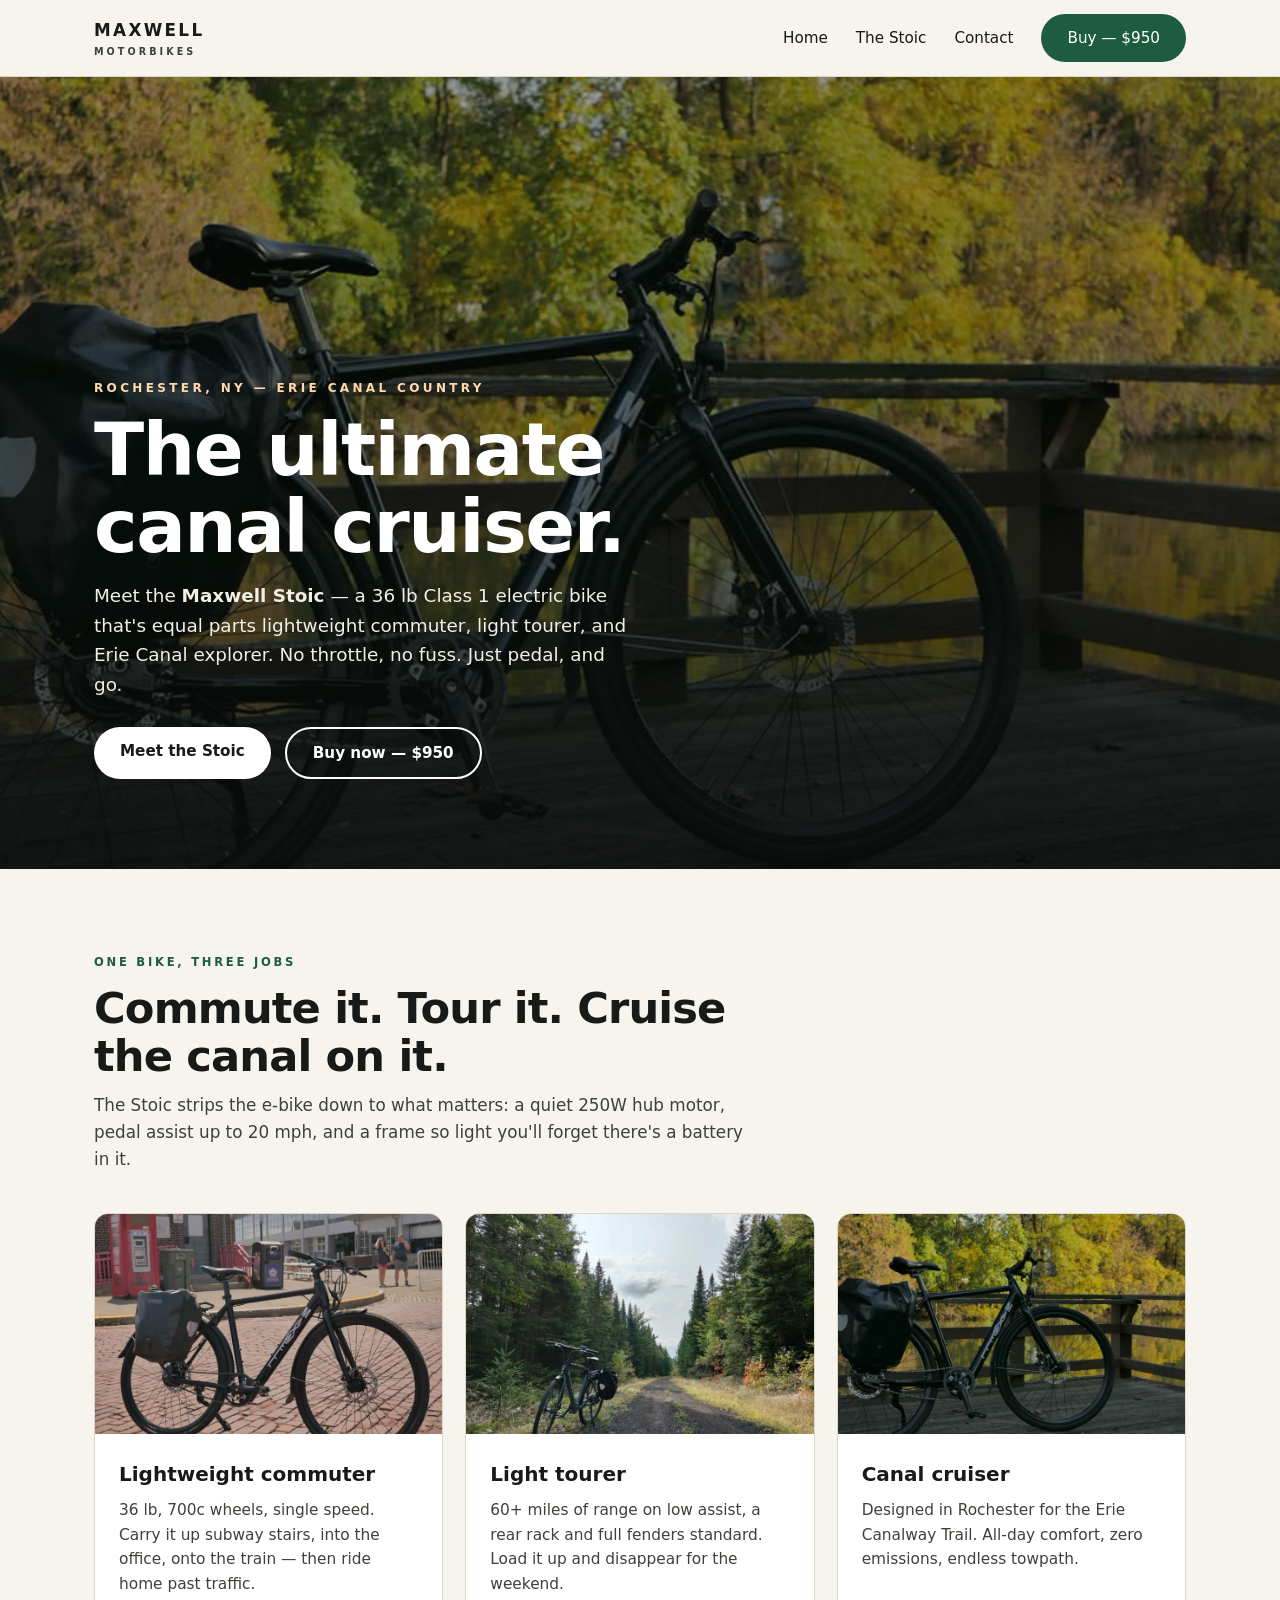
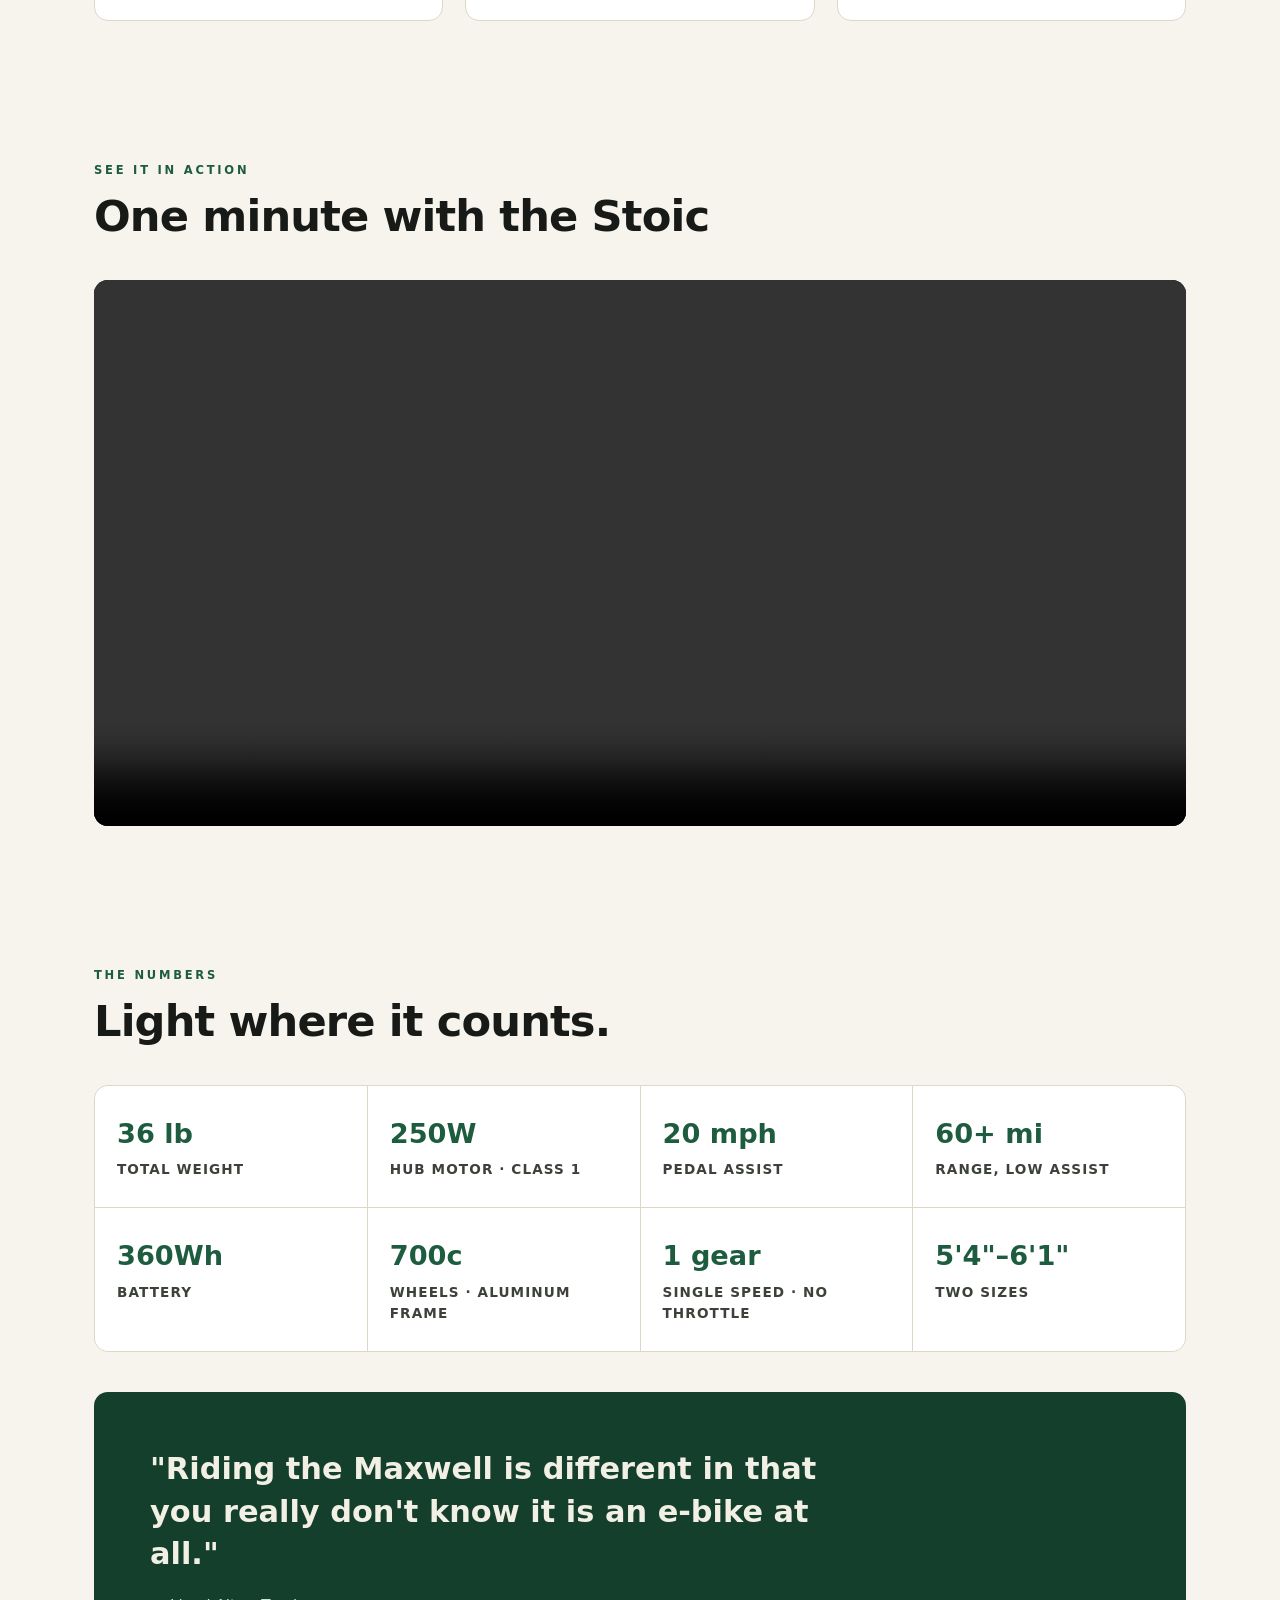
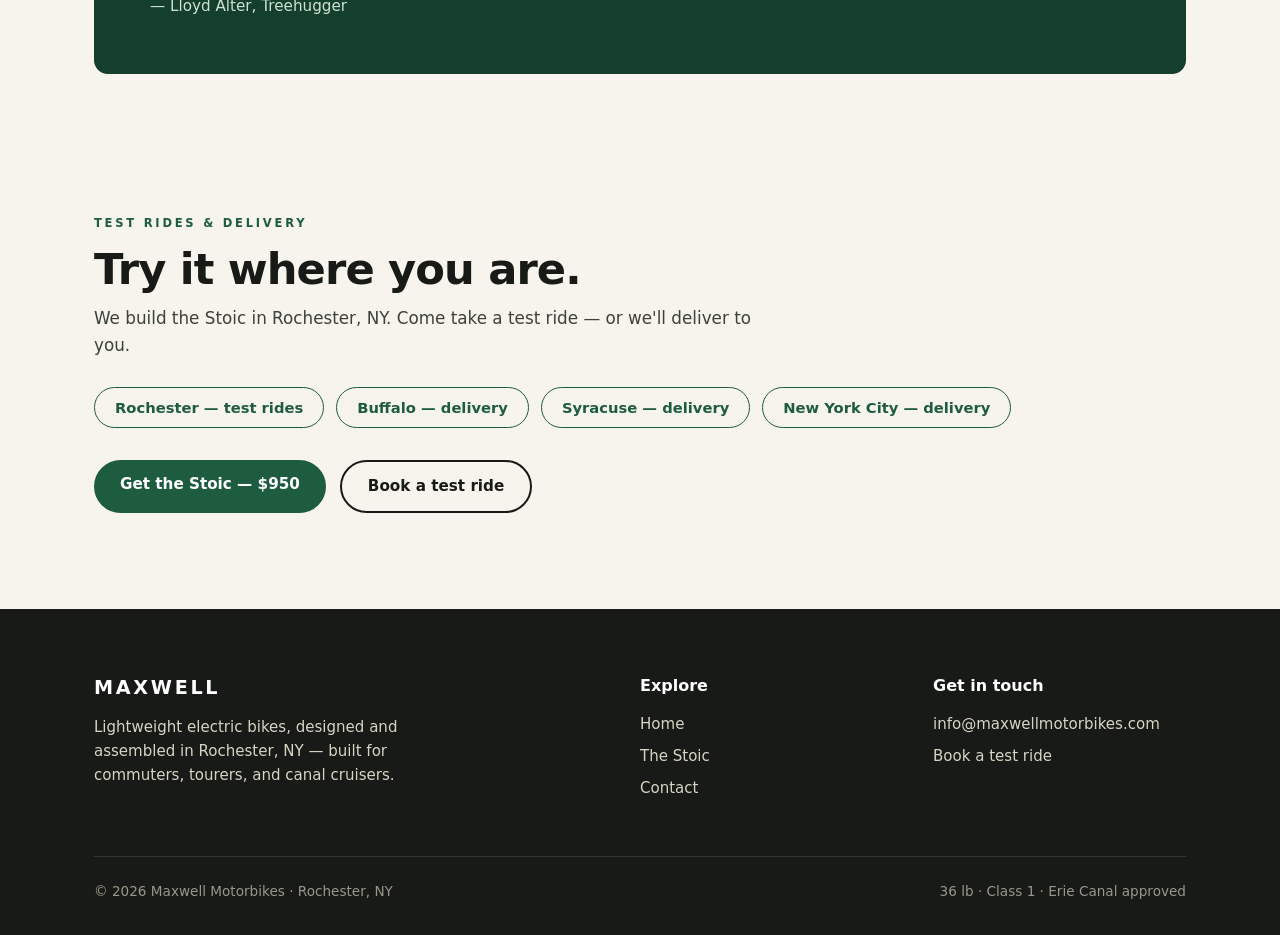
==== commit 879d86b0: "Size ranges: Small 5'4-5'8, Large 5'8-6'1" ====
--- a/index.html
+++ b/index.html
@@ -92,7 +92,7 @@
       <div class="spec"><div class="num">360Wh</div><div class="lbl">Battery</div></div>
       <div class="spec"><div class="num">700c</div><div class="lbl">Wheels · aluminum frame</div></div>
       <div class="spec"><div class="num">1 gear</div><div class="lbl">Single speed · no throttle</div></div>
-      <div class="spec"><div class="num">5'3"–6'2"</div><div class="lbl">Two sizes</div></div>
+      <div class="spec"><div class="num">5'4"–6'1"</div><div class="lbl">Two sizes</div></div>
     </div>
     <div class="quote">
       <p>"Riding the Maxwell is different in that you really don't know it is an e-bike at all."</p>
